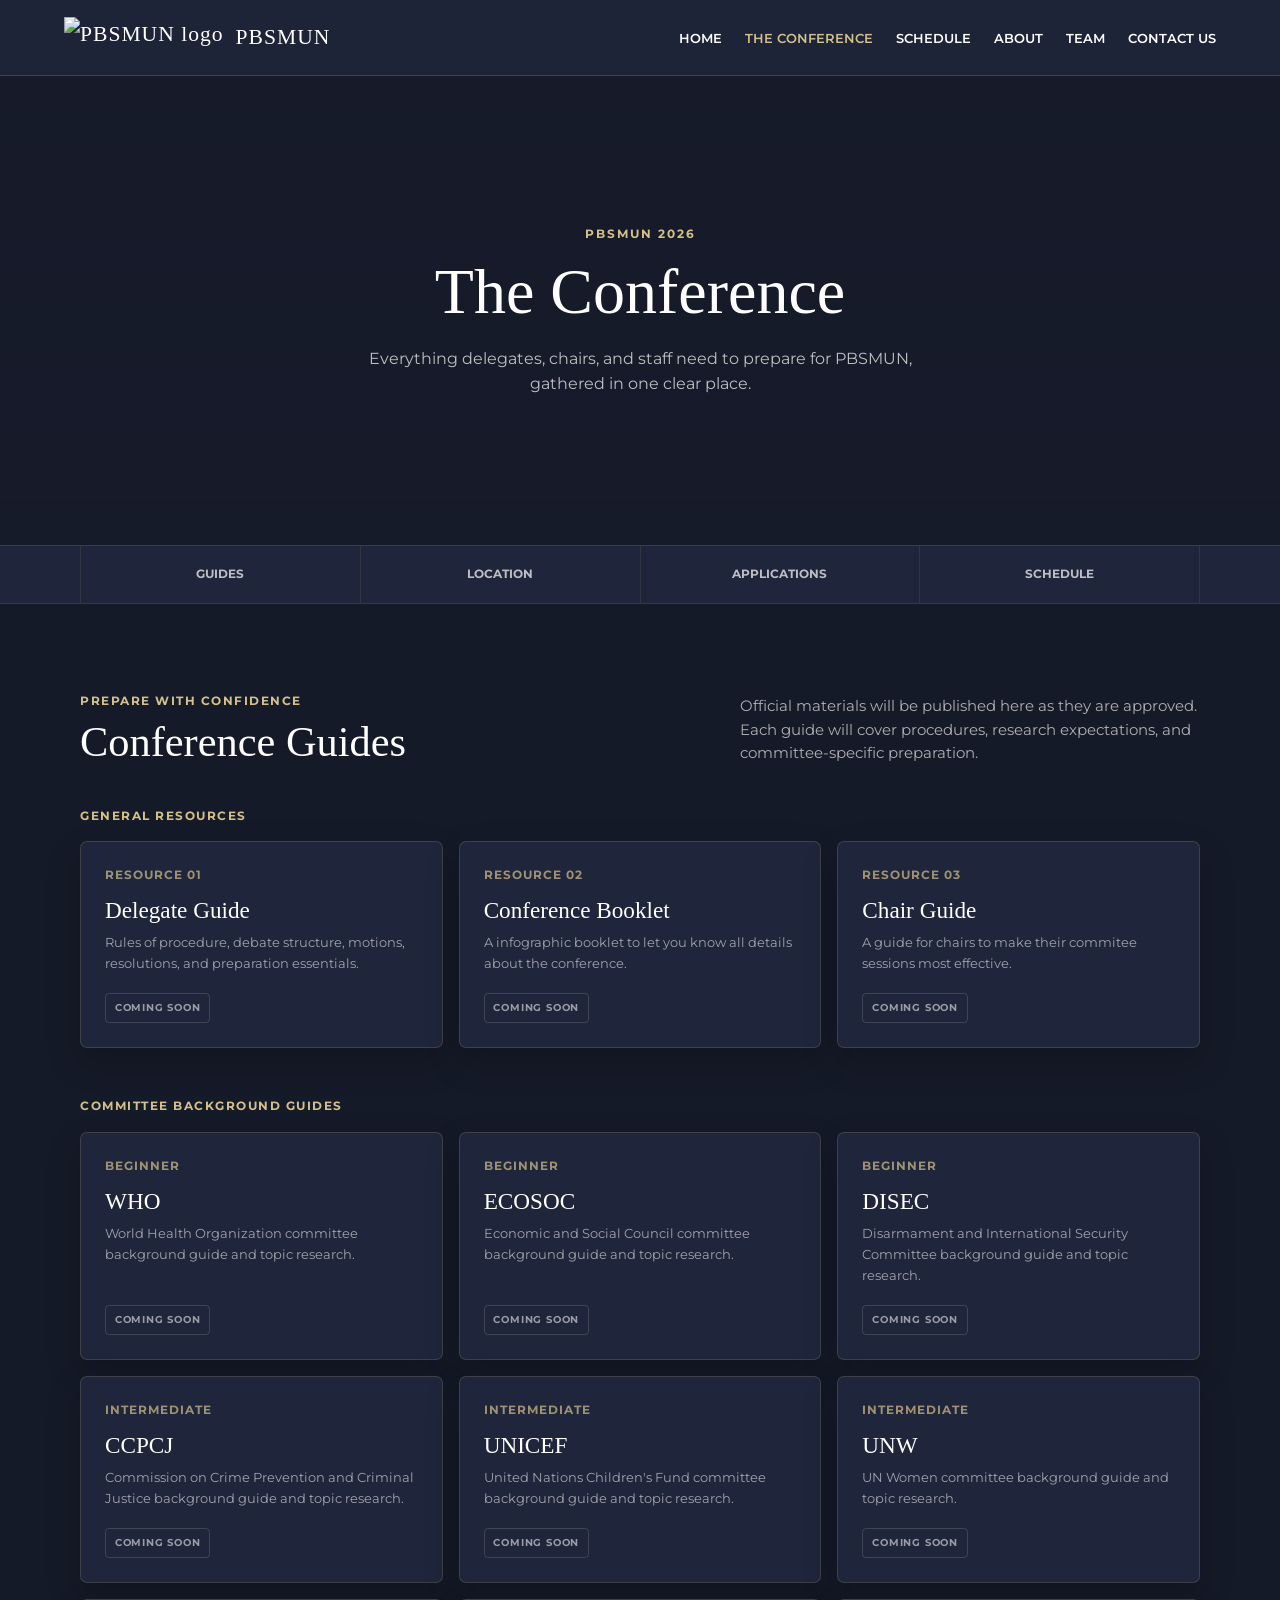
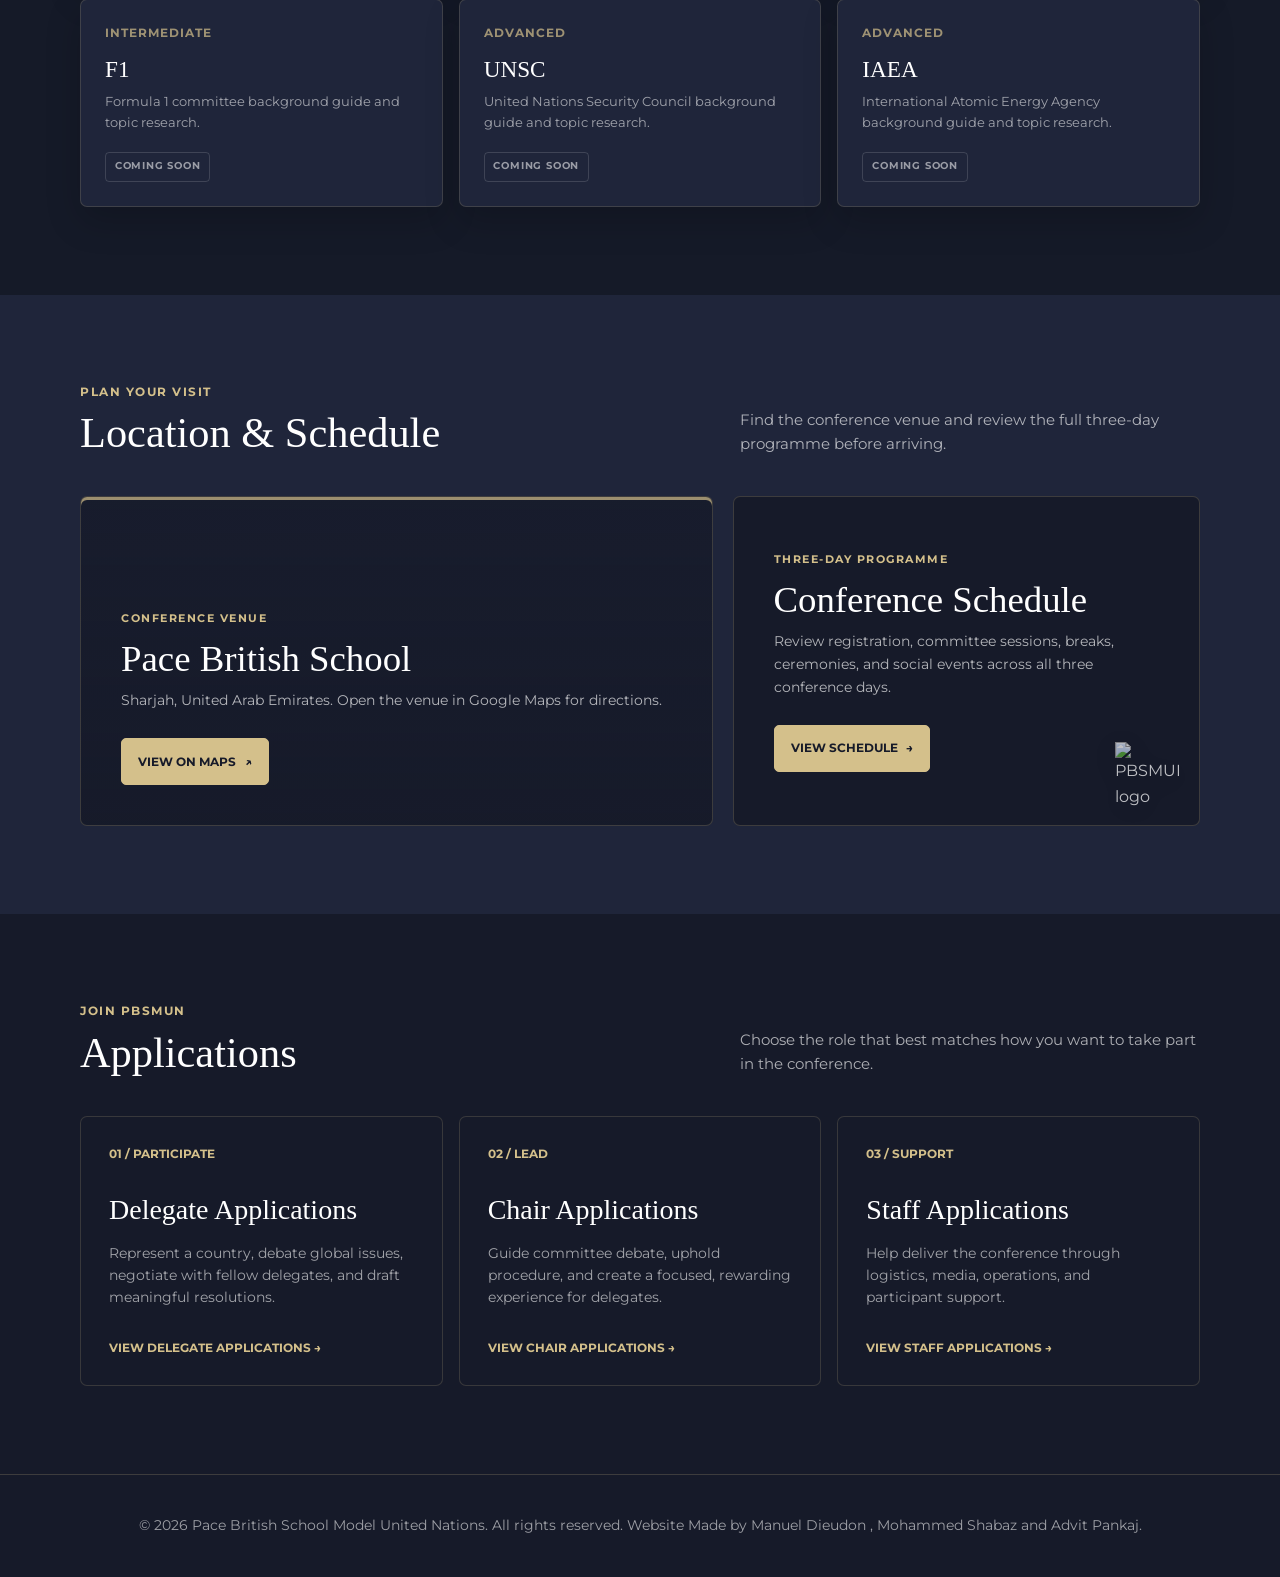
==== guides.html @ 6f084b44 "Add files via upload" ====
<!DOCTYPE html>
<html lang="en">

<head>
    <meta charset="UTF-8">
    <meta name="viewport" content="width=device-width, initial-scale=1.0">
    <meta name="description" content="PBSMUN 2026 conference guides, venue, applications, and schedule.">
    <title>The Conference | PBSMUN</title>
    <link rel="icon" type="image/png" href="1_1770817820402_2cg59.png">
    <link rel="stylesheet" href="https://fontlibrary.org/face/xb-niloofar">
    <link href="https://fonts.googleapis.com/css2?family=Montserrat:wght@300;400;500;600;700&display=swap" rel="stylesheet">
    <style>
         :root {
            --navy-blue: #161a29;
            --light-navy: #1f253a;
            --gold: #d4c08b;
            --white: #fff;
            --gold-shadow: rgba(212, 192, 139, .3);
        }
        
        * {
            margin: 0;
            padding: 0;
            box-sizing: border-box;
        }
        
        html {
            scroll-behavior: smooth;
            scroll-padding-top: 88px;
        }
        
        body {
            overflow-x: hidden;
            background: var(--navy-blue);
            color: var(--white);
            font-family: 'Montserrat', sans-serif;
            line-height: 1.6;
        }
        
        body::-webkit-scrollbar {
            width: 10px;
            background: var(--navy-blue);
        }
        
        body::-webkit-scrollbar-thumb {
            background: var(--gold);
            border-radius: 5px;
        }
        
        h1,
        h2,
        h3 {
            font-family: 'XBNiloofarRegular', Georgia, serif;
            font-weight: normal;
        }
        
        nav {
            position: sticky;
            top: 0;
            z-index: 1000;
            display: flex;
            align-items: center;
            justify-content: space-between;
            min-height: 76px;
            padding: .85rem 5%;
            background: rgba(31, 37, 58, .96);
            border-bottom: 1px solid rgba(212, 192, 139, .2);
            backdrop-filter: blur(14px);
        }
        
        .nav-logo {
            display: flex;
            align-items: center;
            gap: .75rem;
            color: var(--white);
            font-family: 'XBNiloofarRegular', Georgia, serif;
            font-size: 1.35rem;
            letter-spacing: 1px;
            text-decoration: none;
        }
        
        .nav-logo img {
            width: auto;
            height: 42px;
        }
        
        .nav-links {
            display: flex;
            align-items: center;
            gap: clamp(.85rem, 1.8vw, 1.8rem);
            list-style: none;
        }
        
        .nav-links a {
            color: var(--white);
            font-size: .82rem;
            font-weight: 600;
            text-decoration: none;
            text-transform: uppercase;
            transition: color 180ms ease;
        }
        
        .nav-links a:hover,
        .nav-links a.active {
            color: var(--gold);
        }
        
        .dropdown {
            position: relative;
            display: flex;
            align-items: center;
        }
        
        .dropdown-content {
            position: absolute;
            top: 100%;
            left: 50%;
            z-index: 1001;
            min-width: 260px;
            margin-top: 15px;
            padding: .4rem;
            visibility: hidden;
            opacity: 0;
            transform: translate(-50%, 12px);
            background: rgba(31, 37, 58, .99);
            border: 1px solid rgba(212, 192, 139, .2);
            border-radius: 6px;
            box-shadow: 0 18px 50px rgba(0, 0, 0, .3);
            transition: opacity 180ms ease, transform 180ms ease, visibility 180ms;
        }
        
        .dropdown-content a {
            display: block;
            padding: .8rem 1rem;
            border-bottom: 1px solid rgba(212, 192, 139, .1);
            font-size: .78rem;
        }
        
        .dropdown-content a:last-child {
            border-bottom: 0;
        }
        
        .dropdown-content a:hover {
            background: rgba(212, 192, 139, .08);
        }
        
        .hamburger {
            display: none;
            width: 44px;
            height: 44px;
            place-items: center;
            color: var(--gold);
            border: 1px solid rgba(212, 192, 139, .2);
            border-radius: 6px;
            cursor: pointer;
            font-size: 1.45rem;
        }
        
        @media (min-width:769px) {
            .dropdown:hover .dropdown-content,
            .dropdown:focus-within .dropdown-content {
                visibility: visible;
                opacity: 1;
                transform: translate(-50%, 0);
            }
        }
        
        .hero {
            display: grid;
            min-height: 470px;
            padding: 5rem 1.5rem;
            place-items: center;
            text-align: center;
            background: linear-gradient(rgba(22, 26, 41, .84), rgba(22, 26, 41, .94)), url('https://static01.nyt.com/images/2019/09/27/world/un-explainer1/un-explainer1-articleLarge.jpg?quality=75&auto=webp&disable=upscale') center 38%/cover;
            border-bottom: 1px solid rgba(212, 192, 139, .2);
        }
        
        .hero-inner {
            width: min(760px, 100%);
        }
        
        .eyebrow {
            margin-bottom: .9rem;
            color: var(--gold);
            font-size: .78rem;
            font-weight: 700;
            letter-spacing: 2px;
            text-transform: uppercase;
        }
        
        .hero-title {
            font-size: 4rem;
            line-height: 1.05;
        }
        
        .hero-copy {
            max-width: 620px;
            margin: 1.25rem auto 0;
            color: rgba(255, 255, 255, .72);
            font-size: 1rem;
        }
        
        .quick-nav {
            border-bottom: 1px solid rgba(212, 192, 139, .12);
            background: var(--light-navy);
        }
        
        .quick-nav-inner {
            display: flex;
            width: min(1120px, calc(100% - 2.5rem));
            margin: 0 auto;
            overflow-x: auto;
        }
        
        .quick-nav a {
            flex: 1;
            min-width: 150px;
            padding: 1.15rem;
            color: rgba(255, 255, 255, .7);
            border-right: 1px solid rgba(212, 192, 139, .1);
            font-size: .78rem;
            font-weight: 700;
            text-align: center;
            text-decoration: none;
            text-transform: uppercase;
            transition: color 180ms ease, background 180ms ease;
        }
        
        .quick-nav a:first-child {
            border-left: 1px solid rgba(212, 192, 139, .1);
        }
        
        .quick-nav a:hover {
            color: var(--gold);
            background: rgba(212, 192, 139, .05);
        }
        
        .page-section {
            padding: 5.5rem max(1.25rem, calc((100% - 1120px)/2));
        }
        
        .page-section.alt {
            background: var(--light-navy);
        }
        
        #guides {
            position: relative;
            isolation: isolate;
            background: var(--navy-blue);
        }
        
        #guides::before {
            content: "";
            position: absolute;
            z-index: -1;
            inset: 0;
            background: url('https://framerusercontent.com/images/ofqW9upMhy9yG8Z1L44vkDhMsqw.webp') center / cover no-repeat;
            filter: grayscale(1);
            opacity: .12;
        }
        
        #guides::after {
            content: "";
            position: absolute;
            z-index: -1;
            inset: 0;
            background: rgba(22, 26, 41, .36);
        }
        
        .section-heading {
            display: grid;
            grid-template-columns: minmax(0, 1fr) minmax(260px, 460px);
            gap: 2rem;
            align-items: end;
            margin-bottom: 2.5rem;
        }
        
        .section-kicker {
            display: block;
            margin-bottom: .55rem;
            color: var(--gold);
            font-size: .72rem;
            font-weight: 700;
            letter-spacing: 1.5px;
            text-transform: uppercase;
        }
        
        .section-heading h2 {
            font-size: 2.65rem;
            line-height: 1.1;
        }
        
        .section-heading p {
            color: rgba(255, 255, 255, .65);
            font-size: .92rem;
        }
        
        .guide-group+.guide-group {
            margin-top: 3rem;
        }
        
        .group-title {
            margin-bottom: 1rem;
            color: var(--gold);
            font-family: 'Montserrat', sans-serif;
            font-size: .76rem;
            font-weight: 700;
            letter-spacing: 1.5px;
            text-transform: uppercase;
        }
        
        .guide-grid {
            display: grid;
            grid-template-columns: repeat(3, minmax(0, 1fr));
            gap: 1rem;
        }
        
        .guide-card {
            display: flex;
            flex-direction: column;
            min-height: 205px;
            padding: 1.5rem;
            background: var(--light-navy);
            border: 1px solid rgba(212, 192, 139, .18);
            border-radius: 7px;
            box-shadow: 0 14px 35px rgba(0, 0, 0, .18);
            transition: transform 180ms ease, border-color 180ms ease;
        }
        
        .alt .guide-card {
            background: var(--navy-blue);
        }
        
        .guide-card:hover {
            transform: translateY(-3px);
            border-color: rgba(212, 192, 139, .48);
        }
        
        .guide-number {
            color: rgba(212, 192, 139, .7);
            font-size: .72rem;
            font-weight: 700;
            letter-spacing: 1px;
        }
        
        .guide-card h3 {
            margin: .8rem 0 .45rem;
            font-size: 1.45rem;
            line-height: 1.2;
        }
        
        .guide-card p {
            flex: 1;
            color: rgba(255, 255, 255, .58);
            font-size: .82rem;
        }
        
        .status {
            align-self: flex-start;
            margin-top: 1.2rem;
            padding: .35rem .55rem;
            color: rgba(255, 255, 255, .55);
            border: 1px solid rgba(255, 255, 255, .14);
            border-radius: 4px;
            font-size: .65rem;
            font-weight: 700;
            letter-spacing: .8px;
            text-transform: uppercase;
        }
        
        .feature-grid {
            display: grid;
            grid-template-columns: 1.15fr .85fr;
            gap: 1.25rem;
        }
        
        .feature-panel {
            min-height: 330px;
            padding: 2.5rem;
            background: var(--navy-blue);
            border: 1px solid rgba(212, 192, 139, .2);
            border-radius: 7px;
        }
        
        .location-panel {
            display: flex;
            flex-direction: column;
            justify-content: flex-end;
            background: linear-gradient(rgba(22, 26, 41, .78), rgba(22, 26, 41, .94)), url('https://spea.shj.ae/media/uc1pyzr3/s384.webp') center / cover no-repeat;
            box-shadow: inset 0 3px 0 rgba(212, 192, 139, .7);
        }
        
        .panel-label {
            color: var(--gold);
            font-size: .7rem;
            font-weight: 700;
            letter-spacing: 1.5px;
            text-transform: uppercase;
        }
        
        .feature-panel h2 {
            margin: .7rem 0 .6rem;
            font-size: 2.3rem;
            line-height: 1.1;
        }
        
        .feature-panel p {
            max-width: 560px;
            color: rgba(255, 255, 255, .68);
            font-size: .9rem;
        }
        
        .text-link {
            display: inline-flex;
            align-items: center;
            gap: .55rem;
            align-self: flex-start;
            margin-top: 1.6rem;
            padding: .8rem 1rem;
            color: var(--navy-blue);
            background: var(--gold);
            border: 1px solid var(--gold);
            border-radius: 5px;
            font-size: .78rem;
            font-weight: 700;
            text-decoration: none;
            text-transform: uppercase;
            transition: background 180ms ease, transform 180ms ease;
        }
        
        .text-link:hover {
            background: var(--white);
            border-color: var(--white);
            transform: translateY(-2px);
        }
        
        .schedule-panel {
            position: relative;
            display: flex;
            flex-direction: column;
            justify-content: center;
            overflow: hidden;
        }
        
        .schedule-panel>* {
            position: relative;
            z-index: 1;
        }
        
        .schedule-panel .panel-brand {
            position: absolute;
            right: 1.25rem;
            bottom: 1rem;
            z-index: 0;
            width: 64px;
            height: auto;
            opacity: .72;
            filter: drop-shadow(0 6px 12px rgba(0, 0, 0, .2));
            pointer-events: none;
        }
        
        .application-grid {
            display: grid;
            grid-template-columns: repeat(3, minmax(0, 1fr));
            gap: 1rem;
        }
        
        .application-card {
            display: flex;
            flex-direction: column;
            min-height: 270px;
            padding: 1.75rem;
            color: var(--white);
            background: var(--navy-blue);
            border: 1px solid rgba(212, 192, 139, .18);
            border-radius: 7px;
            text-decoration: none;
            transition: transform 180ms ease, border-color 180ms ease;
        }
        
        .application-card:hover {
            transform: translateY(-4px);
            border-color: var(--gold);
        }
        
        .application-index {
            color: var(--gold);
            font-size: .72rem;
            font-weight: 700;
        }
        
        .application-card h3 {
            margin: 1.5rem 0 .6rem;
            font-size: 1.75rem;
        }
        
        .application-card p {
            flex: 1;
            color: rgba(255, 255, 255, .6);
            font-size: .86rem;
        }
        
        .application-link {
            margin-top: 1.5rem;
            color: var(--gold);
            font-size: .72rem;
            font-weight: 700;
            text-transform: uppercase;
        }
        
        .scroll-reveal {
            opacity: 0;
            transform: translateY(24px);
            transition: opacity 600ms ease, transform 600ms ease;
        }
        
        .scroll-reveal.show {
            opacity: 1;
            transform: none;
        }
        
        footer {
            padding: 2.5rem 1.5rem;
            color: rgba(255, 255, 255, .58);
            border-top: 1px solid rgba(212, 192, 139, .2);
            text-align: center;
            font-size: .85rem;
        }
        
        @media (max-width:900px) {
            .section-heading {
                grid-template-columns: 1fr;
                gap: .75rem;
            }
            .guide-grid {
                grid-template-columns: repeat(2, minmax(0, 1fr));
            }
            .feature-grid {
                grid-template-columns: 1fr;
            }
        }
        
        @media (max-width:768px) {
            nav {
                min-height: 70px;
                padding: .75rem 1.1rem;
            }
            .nav-logo img {
                height: 38px;
            }
            .hamburger {
                display: grid;
            }
            .nav-links {
                position: absolute;
                top: 70px;
                left: 0;
                display: none;
                flex-direction: column;
                width: 100%;
                max-height: calc(100vh - 70px);
                padding: .65rem 1rem 1.25rem;
                overflow-y: auto;
                gap: 0;
                background: rgba(31, 37, 58, .99);
            }
            .nav-links.active {
                display: flex;
            }
            .nav-links li {
                width: 100%;
                text-align: center;
            }
            .nav-links a {
                display: block;
                padding: .85rem;
            }
            .dropdown {
                flex-direction: column;
            }
            .dropdown-content {
                position: relative;
                top: 0;
                left: 0;
                display: none;
                width: 100%;
                min-width: 0;
                margin: 0;
                visibility: visible;
                opacity: 1;
                transform: none;
                border: 0;
                box-shadow: none;
            }
            .dropdown-content.show {
                display: block;
            }
            .hero {
                min-height: 390px;
                padding: 4rem 1.25rem;
            }
            .hero-title {
                font-size: 2.65rem;
            }
            .page-section {
                padding-top: 4rem;
                padding-bottom: 4rem;
            }
            .section-heading h2 {
                font-size: 2.15rem;
            }
            .guide-grid,
            .application-grid {
                grid-template-columns: 1fr;
            }
            .guide-card {
                min-height: 180px;
            }
            .feature-panel {
                min-height: 300px;
                padding: 2rem 1.5rem;
            }
        }
        
        @media (max-width:420px) {
            .hero-title {
                font-size: 2.25rem;
            }
        }
        
        @media (prefers-reduced-motion:reduce) {
            html {
                scroll-behavior: auto;
            }
            *,
            *::before,
            *::after {
                animation-duration: .01ms!important;
                transition-duration: .01ms!important;
            }
            .scroll-reveal {
                opacity: 1;
                transform: none;
            }
        }
    </style>
    <link rel="stylesheet" href="site-polish.css">
</head>

<body>
    <nav aria-label="Primary navigation">
        <a href="index.html" class="nav-logo"><img src="1_1770817820402_2cg59.png" alt="PBSMUN logo">PBSMUN</a>
        <div class="hamburger" onclick="toggleMenu()" role="button" tabindex="0" aria-label="Toggle navigation menu" aria-controls="nav-menu">&#9776;</div>
        <ul class="nav-links" id="nav-menu">
            <li><a href="index.html" onclick="closeMenu()">Home</a></li>
            <li><a href="guides.html" class="active" aria-current="page" onclick="closeMenu()">The Conference</a></li>
            <li><a href="schedule.html" onclick="closeMenu()">Schedule</a></li>
            <li><a href="index.html#about" onclick="closeMenu()">About</a></li>
            <li><a href="index.html#team" onclick="closeMenu()">Team</a></li>
            <li><a href="index.html#contact" onclick="closeMenu()">Contact Us</a></li>
        </ul>
    </nav>

    <header class="hero">
        <div class="hero-inner scroll-reveal">
            <p class="eyebrow">PBSMUN 2026</p>
            <h1 class="hero-title">The Conference</h1>
            <p class="hero-copy">Everything delegates, chairs, and staff need to prepare for PBSMUN, gathered in one clear place.</p>
        </div>
    </header>

    <div class="quick-nav" aria-label="Page sections">
        <div class="quick-nav-inner"><a href="#guides">Guides</a><a href="#venue">Location</a><a href="#applications">Applications</a><a href="schedule.html">Schedule</a></div>
    </div>

    <main>
        <section class="page-section" id="guides">
            <div class="section-heading scroll-reveal">
                <div><span class="section-kicker">Prepare with confidence</span>
                    <h2>Conference Guides</h2>
                </div>
                <p>Official materials will be published here as they are approved. Each guide will cover procedures, research expectations, and committee-specific preparation.</p>
            </div>
            <div class="guide-group scroll-reveal">
                <h3 class="group-title">General Resources</h3>
                <div class="guide-grid">
                    <article class="guide-card"><span class="guide-number">RESOURCE 01</span>
                        <h3>Delegate Guide</h3>
                        <p>Rules of procedure, debate structure, motions, resolutions, and preparation essentials.</p><span class="status">Coming Soon</span></article>
                    <article class="guide-card"><span class="guide-number">RESOURCE 02</span>
                        <h3>Conference Booklet</h3>
                        <p>A infographic booklet to let you know all details about the conference.</p><span class="status">Coming Soon</span></article>
                    <article class="guide-card"><span class="guide-number">RESOURCE 03</span>
                        <h3>Chair Guide</h3>
                        <p>A guide for chairs to make their commitee sessions most effective.</p><span class="status">Coming Soon</span></article>
                </div>
            </div>
            <div class="guide-group scroll-reveal">
                <h3 class="group-title">Committee Background Guides</h3>
                <div class="guide-grid">
                    <article class="guide-card"><span class="guide-number">BEGINNER</span>
                        <h3>WHO</h3>
                        <p>World Health Organization committee background guide and topic research.</p><span class="status">Coming Soon</span></article>
                    <article class="guide-card"><span class="guide-number">BEGINNER</span>
                        <h3>ECOSOC</h3>
                        <p>Economic and Social Council committee background guide and topic research.</p><span class="status">Coming Soon</span></article>
                    <article class="guide-card"><span class="guide-number">BEGINNER</span>
                        <h3>DISEC</h3>
                        <p>Disarmament and International Security Committee background guide and topic research.</p><span class="status">Coming Soon</span></article>
                    <article class="guide-card"><span class="guide-number">INTERMEDIATE</span>
                        <h3>CCPCJ</h3>
                        <p>Commission on Crime Prevention and Criminal Justice background guide and topic research.</p><span class="status">Coming Soon</span></article>
                    <article class="guide-card"><span class="guide-number">INTERMEDIATE</span>
                        <h3>UNICEF</h3>
                        <p>United Nations Children's Fund committee background guide and topic research.</p><span class="status">Coming Soon</span></article>
                    <article class="guide-card"><span class="guide-number">INTERMEDIATE</span>
                        <h3>UNW</h3>
                        <p>UN Women committee background guide and topic research.</p><span class="status">Coming Soon</span></article>
                    <article class="guide-card"><span class="guide-number">INTERMEDIATE</span>
                        <h3>F1</h3>
                        <p>Formula 1 committee background guide and topic research.</p><span class="status">Coming Soon</span></article>
                    <article class="guide-card"><span class="guide-number">ADVANCED</span>
                        <h3>UNSC</h3>
                        <p>United Nations Security Council background guide and topic research.</p><span class="status">Coming Soon</span></article>
                    <article class="guide-card"><span class="guide-number">ADVANCED</span>
                        <h3>IAEA</h3>
                        <p>International Atomic Energy Agency background guide and topic research.</p><span class="status">Coming Soon</span></article>
                </div>
            </div>
        </section>

        <section class="page-section alt" id="venue">
            <div class="section-heading scroll-reveal">
                <div><span class="section-kicker">Plan your visit</span>
                    <h2>Location &amp; Schedule</h2>
                </div>
                <p>Find the conference venue and review the full three-day programme before arriving.</p>
            </div>
            <div class="feature-grid">
                <article class="feature-panel location-panel scroll-reveal"><span class="panel-label">Conference Venue</span>
                    <h2>Pace British School</h2>
                    <p>Sharjah, United Arab Emirates. Open the venue in Google Maps for directions.</p><a class="text-link" href="https://maps.app.goo.gl/dM8TZMoVG9Do9rC99" target="_blank" rel="noopener noreferrer">View on Maps <span aria-hidden="true">&#8599;</span></a></article>
                <article class="feature-panel schedule-panel scroll-reveal">
                    <img class="panel-brand" src="1_1770817820402_2cg59.png" alt="PBSMUN logo" loading="lazy" decoding="async">
                    <span class="panel-label">Three-day programme</span>
                    <h2>Conference Schedule</h2>
                    <p>Review registration, committee sessions, breaks, ceremonies, and social events across all three conference days.</p><a class="text-link" href="schedule.html">View Schedule <span aria-hidden="true">&#8594;</span></a>
                </article>
            </div>
        </section>

        <section class="page-section" id="applications">
            <div class="section-heading scroll-reveal">
                <div><span class="section-kicker">Join PBSMUN</span>
                    <h2>Applications</h2>
                </div>
                <p>Choose the role that best matches how you want to take part in the conference.</p>
            </div>
            <div class="application-grid">
                <a class="application-card scroll-reveal" href="delegate-app.html"><span class="application-index">01 / PARTICIPATE</span><h3>Delegate Applications</h3><p>Represent a country, debate global issues, negotiate with fellow delegates, and draft meaningful resolutions.</p><span class="application-link">View Delegate Applications &#8594;</span></a>
                <a class="application-card scroll-reveal" href="chair-app.html"><span class="application-index">02 / LEAD</span><h3>Chair Applications</h3><p>Guide committee debate, uphold procedure, and create a focused, rewarding experience for delegates.</p><span class="application-link">View Chair Applications &#8594;</span></a>
                <a class="application-card scroll-reveal" href="staff-app.html"><span class="application-index">03 / SUPPORT</span><h3>Staff Applications</h3><p>Help deliver the conference through logistics, media, operations, and participant support.</p><span class="application-link">View Staff Applications &#8594;</span></a>
            </div>
        </section>
    </main>

    <footer>
        <p>© 2026 Pace British School Model United Nations. All rights reserved. Website Made by Manuel Dieudon , Mohammed Shabaz and Advit Pankaj. </p>
    </footer>
    <script>
        const menu = document.getElementById('nav-menu');
        function toggleMenu() {
            if (window.innerWidth <= 768) menu.classList.toggle('active');
        }

        function closeMenu() {
            if (window.innerWidth <= 768) {
                menu.classList.remove('active');
            }
        }

        document.querySelector('.hamburger').addEventListener('keydown', (event) => {
            if (event.key === 'Enter' || event.key === ' ') {
                event.preventDefault();
                toggleMenu();
            }
        });
        const observer = new IntersectionObserver((entries) => entries.forEach((entry) => {
            if (entry.isIntersecting) entry.target.classList.add('show');
        }), {
            threshold: .08
        });
        document.querySelectorAll('.scroll-reveal').forEach((element) => observer.observe(element));
    </script>
</body>

</html>
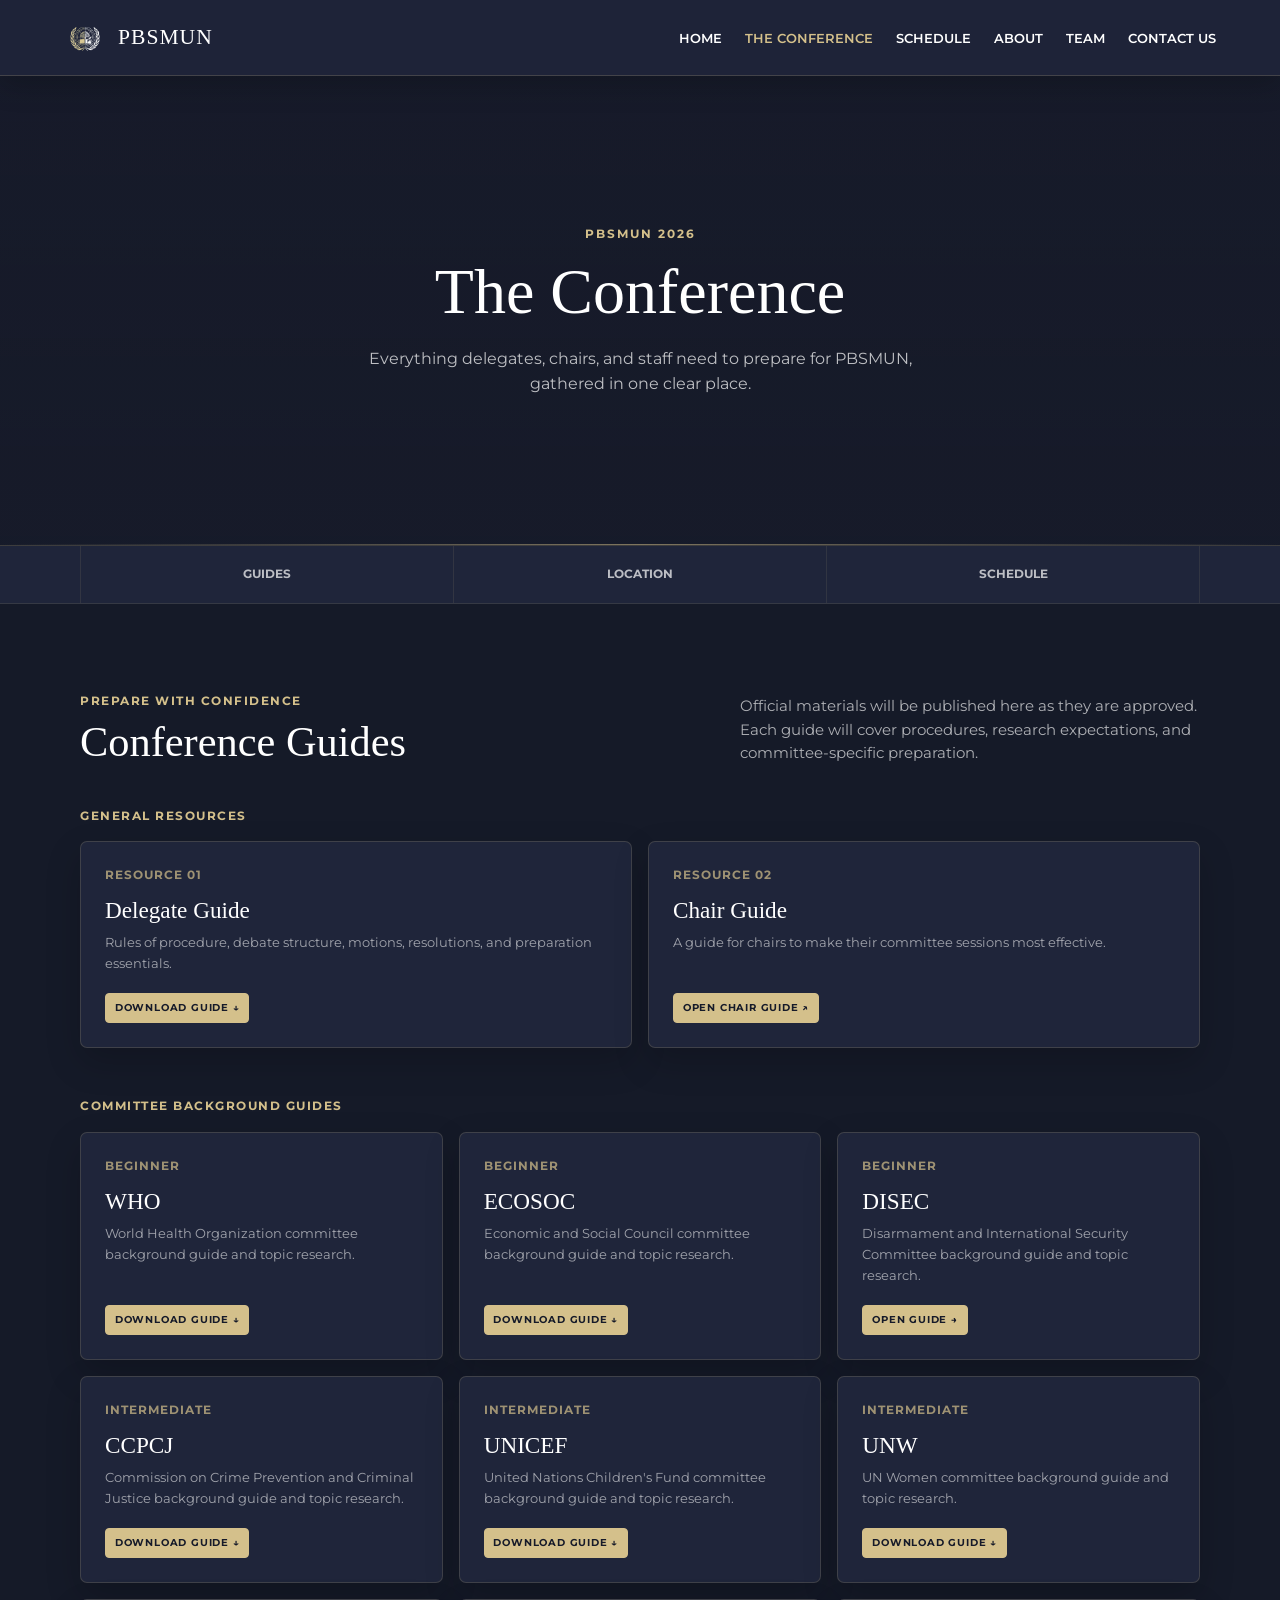
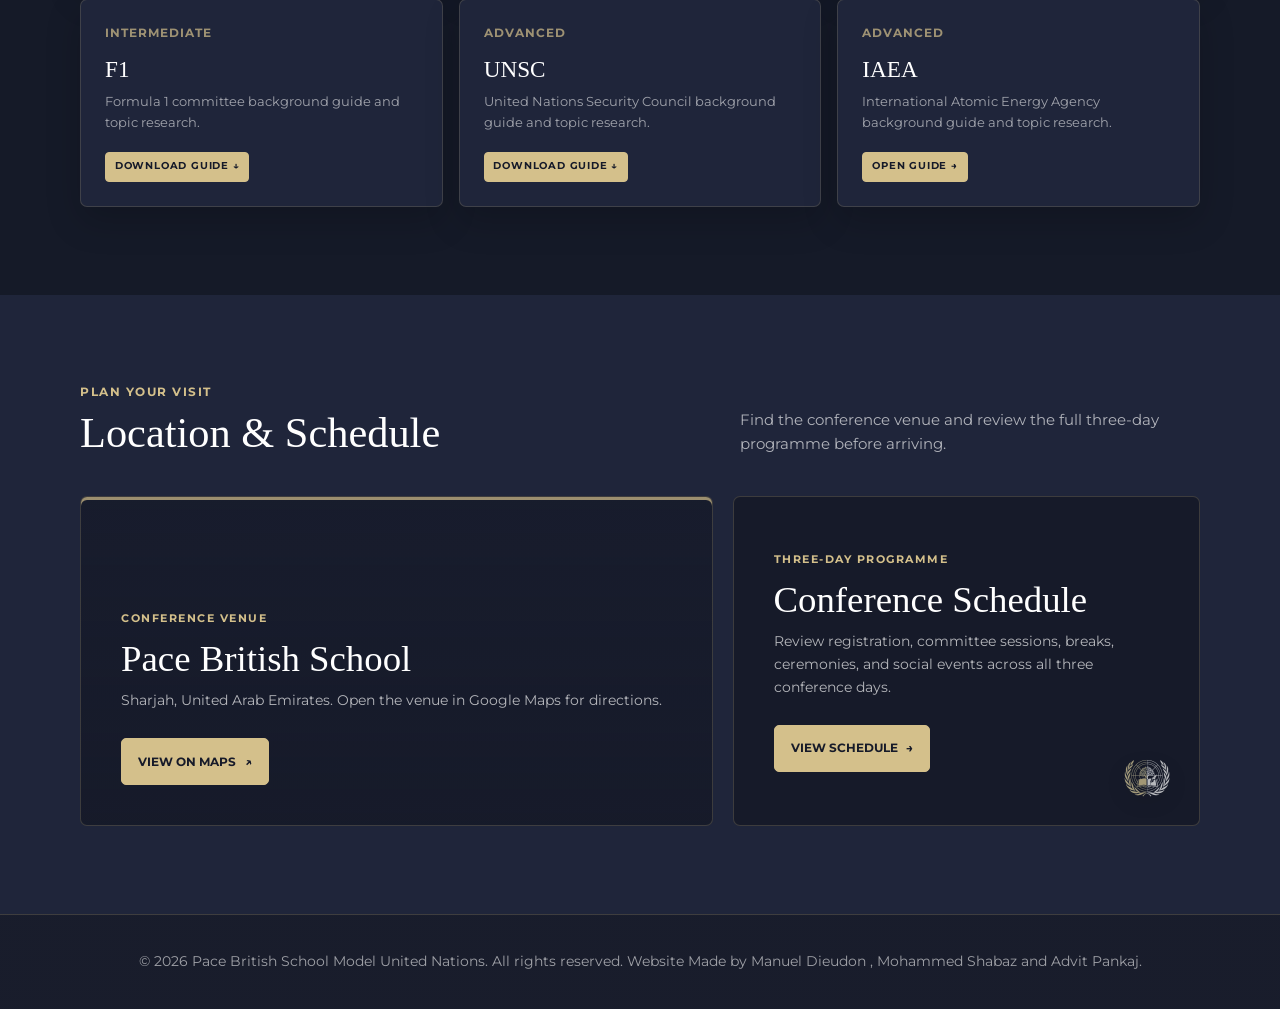
==== commit cbef1a81: "Add files via upload" ====
--- a/guides.html
+++ b/guides.html
@@ -4,7 +4,7 @@
 <head>
     <meta charset="UTF-8">
     <meta name="viewport" content="width=device-width, initial-scale=1.0">
-    <meta name="description" content="PBSMUN 2026 conference guides, venue, applications, and schedule.">
+    <meta name="description" content="PBSMUN 2026 conference guides, venue, and schedule.">
     <title>The Conference | PBSMUN</title>
     <link rel="icon" type="image/png" href="1_1770817820402_2cg59.png">
     <link rel="stylesheet" href="https://fontlibrary.org/face/xb-niloofar">
@@ -314,16 +314,22 @@
             grid-template-columns: repeat(3, minmax(0, 1fr));
             gap: 1rem;
         }
+
+        .general-resources-grid {
+            grid-template-columns: repeat(2, minmax(0, 1fr));
+        }
         
         .guide-card {
             display: flex;
             flex-direction: column;
             min-height: 205px;
             padding: 1.5rem;
+            color: var(--white);
             background: var(--light-navy);
             border: 1px solid rgba(212, 192, 139, .18);
             border-radius: 7px;
             box-shadow: 0 14px 35px rgba(0, 0, 0, .18);
+            text-decoration: none;
             transition: transform 180ms ease, border-color 180ms ease;
         }
         
@@ -366,6 +372,12 @@
             font-weight: 700;
             letter-spacing: .8px;
             text-transform: uppercase;
+        }
+
+        .status.available {
+            color: var(--navy-blue);
+            background: var(--gold);
+            border-color: var(--gold);
         }
         
         .feature-grid {
@@ -459,55 +471,6 @@
             pointer-events: none;
         }
         
-        .application-grid {
-            display: grid;
-            grid-template-columns: repeat(3, minmax(0, 1fr));
-            gap: 1rem;
-        }
-        
-        .application-card {
-            display: flex;
-            flex-direction: column;
-            min-height: 270px;
-            padding: 1.75rem;
-            color: var(--white);
-            background: var(--navy-blue);
-            border: 1px solid rgba(212, 192, 139, .18);
-            border-radius: 7px;
-            text-decoration: none;
-            transition: transform 180ms ease, border-color 180ms ease;
-        }
-        
-        .application-card:hover {
-            transform: translateY(-4px);
-            border-color: var(--gold);
-        }
-        
-        .application-index {
-            color: var(--gold);
-            font-size: .72rem;
-            font-weight: 700;
-        }
-        
-        .application-card h3 {
-            margin: 1.5rem 0 .6rem;
-            font-size: 1.75rem;
-        }
-        
-        .application-card p {
-            flex: 1;
-            color: rgba(255, 255, 255, .6);
-            font-size: .86rem;
-        }
-        
-        .application-link {
-            margin-top: 1.5rem;
-            color: var(--gold);
-            font-size: .72rem;
-            font-weight: 700;
-            text-transform: uppercase;
-        }
-        
         .scroll-reveal {
             opacity: 0;
             transform: translateY(24px);
@@ -609,8 +572,7 @@
             .section-heading h2 {
                 font-size: 2.15rem;
             }
-            .guide-grid,
-            .application-grid {
+            .guide-grid {
                 grid-template-columns: 1fr;
             }
             .guide-card {
@@ -670,7 +632,7 @@
     </header>
 
     <div class="quick-nav" aria-label="Page sections">
-        <div class="quick-nav-inner"><a href="#guides">Guides</a><a href="#venue">Location</a><a href="#applications">Applications</a><a href="schedule.html">Schedule</a></div>
+        <div class="quick-nav-inner"><a href="#guides">Guides</a><a href="#venue">Location</a><a href="schedule.html">Schedule</a></div>
     </div>
 
     <main>
@@ -683,48 +645,45 @@
             </div>
             <div class="guide-group scroll-reveal">
                 <h3 class="group-title">General Resources</h3>
-                <div class="guide-grid">
-                    <article class="guide-card"><span class="guide-number">RESOURCE 01</span>
+                <div class="guide-grid general-resources-grid">
+                    <a class="guide-card" href="Delegate%20Guide.docx" download><span class="guide-number">RESOURCE 01</span>
                         <h3>Delegate Guide</h3>
-                        <p>Rules of procedure, debate structure, motions, resolutions, and preparation essentials.</p><span class="status">Coming Soon</span></article>
-                    <article class="guide-card"><span class="guide-number">RESOURCE 02</span>
-                        <h3>Conference Booklet</h3>
-                        <p>A infographic booklet to let you know all details about the conference.</p><span class="status">Coming Soon</span></article>
-                    <article class="guide-card"><span class="guide-number">RESOURCE 03</span>
+                        <p>Rules of procedure, debate structure, motions, resolutions, and preparation essentials.</p><span class="status available">Download Guide &#8595;</span></a>
+                    <a class="guide-card" href="https://drive.google.com/" target="_blank" rel="noopener noreferrer"><span class="guide-number">RESOURCE 02</span>
                         <h3>Chair Guide</h3>
-                        <p>A guide for chairs to make their commitee sessions most effective.</p><span class="status">Coming Soon</span></article>
+                        <p>A guide for chairs to make their committee sessions most effective.</p><span class="status available">Open Chair Guide &#8599;</span></a>
                 </div>
             </div>
             <div class="guide-group scroll-reveal">
                 <h3 class="group-title">Committee Background Guides</h3>
                 <div class="guide-grid">
-                    <article class="guide-card"><span class="guide-number">BEGINNER</span>
+                    <a class="guide-card" href="WHO%20PBS%20GUIDE.docx" download><span class="guide-number">BEGINNER</span>
                         <h3>WHO</h3>
-                        <p>World Health Organization committee background guide and topic research.</p><span class="status">Coming Soon</span></article>
-                    <article class="guide-card"><span class="guide-number">BEGINNER</span>
+                        <p>World Health Organization committee background guide and topic research.</p><span class="status available">Download Guide &#8595;</span></a>
+                    <a class="guide-card" href="ECOSOC%20PBS%20GUIDE.docx" download><span class="guide-number">BEGINNER</span>
                         <h3>ECOSOC</h3>
-                        <p>Economic and Social Council committee background guide and topic research.</p><span class="status">Coming Soon</span></article>
-                    <article class="guide-card"><span class="guide-number">BEGINNER</span>
+                        <p>Economic and Social Council committee background guide and topic research.</p><span class="status available">Download Guide &#8595;</span></a>
+                    <a class="guide-card" href="DISEC%20PBS%20GUIDE.pdf"><span class="guide-number">BEGINNER</span>
                         <h3>DISEC</h3>
-                        <p>Disarmament and International Security Committee background guide and topic research.</p><span class="status">Coming Soon</span></article>
-                    <article class="guide-card"><span class="guide-number">INTERMEDIATE</span>
+                        <p>Disarmament and International Security Committee background guide and topic research.</p><span class="status available">Open Guide &#8594;</span></a>
+                    <a class="guide-card" href="CCPCJ%20PBS%20GUIDE.docx" download><span class="guide-number">INTERMEDIATE</span>
                         <h3>CCPCJ</h3>
-                        <p>Commission on Crime Prevention and Criminal Justice background guide and topic research.</p><span class="status">Coming Soon</span></article>
-                    <article class="guide-card"><span class="guide-number">INTERMEDIATE</span>
+                        <p>Commission on Crime Prevention and Criminal Justice background guide and topic research.</p><span class="status available">Download Guide &#8595;</span></a>
+                    <a class="guide-card" href="UNICEF%20PBS%20GUIDE.docx" download><span class="guide-number">INTERMEDIATE</span>
                         <h3>UNICEF</h3>
-                        <p>United Nations Children's Fund committee background guide and topic research.</p><span class="status">Coming Soon</span></article>
-                    <article class="guide-card"><span class="guide-number">INTERMEDIATE</span>
+                        <p>United Nations Children's Fund committee background guide and topic research.</p><span class="status available">Download Guide &#8595;</span></a>
+                    <a class="guide-card" href="UNW%20PBS%20GUIDE.docx" download><span class="guide-number">INTERMEDIATE</span>
                         <h3>UNW</h3>
-                        <p>UN Women committee background guide and topic research.</p><span class="status">Coming Soon</span></article>
-                    <article class="guide-card"><span class="guide-number">INTERMEDIATE</span>
+                        <p>UN Women committee background guide and topic research.</p><span class="status available">Download Guide &#8595;</span></a>
+                    <a class="guide-card" href="F1%20Committee%20Guide.docx" download><span class="guide-number">INTERMEDIATE</span>
                         <h3>F1</h3>
-                        <p>Formula 1 committee background guide and topic research.</p><span class="status">Coming Soon</span></article>
-                    <article class="guide-card"><span class="guide-number">ADVANCED</span>
+                        <p>Formula 1 committee background guide and topic research.</p><span class="status available">Download Guide &#8595;</span></a>
+                    <a class="guide-card" href="UNSC%20PBS%20GUIDE.docx" download><span class="guide-number">ADVANCED</span>
                         <h3>UNSC</h3>
-                        <p>United Nations Security Council background guide and topic research.</p><span class="status">Coming Soon</span></article>
-                    <article class="guide-card"><span class="guide-number">ADVANCED</span>
+                        <p>United Nations Security Council background guide and topic research.</p><span class="status available">Download Guide &#8595;</span></a>
+                    <a class="guide-card" href="IAEA%20PBS%20GUIDE.pdf"><span class="guide-number">ADVANCED</span>
                         <h3>IAEA</h3>
-                        <p>International Atomic Energy Agency background guide and topic research.</p><span class="status">Coming Soon</span></article>
+                        <p>International Atomic Energy Agency background guide and topic research.</p><span class="status available">Open Guide &#8594;</span></a>
                 </div>
             </div>
         </section>
@@ -749,19 +708,6 @@
             </div>
         </section>
 
-        <section class="page-section" id="applications">
-            <div class="section-heading scroll-reveal">
-                <div><span class="section-kicker">Join PBSMUN</span>
-                    <h2>Applications</h2>
-                </div>
-                <p>Choose the role that best matches how you want to take part in the conference.</p>
-            </div>
-            <div class="application-grid">
-                <a class="application-card scroll-reveal" href="delegate-app.html"><span class="application-index">01 / PARTICIPATE</span><h3>Delegate Applications</h3><p>Represent a country, debate global issues, negotiate with fellow delegates, and draft meaningful resolutions.</p><span class="application-link">View Delegate Applications &#8594;</span></a>
-                <a class="application-card scroll-reveal" href="chair-app.html"><span class="application-index">02 / LEAD</span><h3>Chair Applications</h3><p>Guide committee debate, uphold procedure, and create a focused, rewarding experience for delegates.</p><span class="application-link">View Chair Applications &#8594;</span></a>
-                <a class="application-card scroll-reveal" href="staff-app.html"><span class="application-index">03 / SUPPORT</span><h3>Staff Applications</h3><p>Help deliver the conference through logistics, media, operations, and participant support.</p><span class="application-link">View Staff Applications &#8594;</span></a>
-            </div>
-        </section>
     </main>
 
     <footer>
--- a/site-polish.css
+++ b/site-polish.css
@@ -0,0 +1,260 @@
+/* Shared visual refinement for every PBSMUN page. */
+:root {
+    --navy-blue: #161a29;
+    --light-navy: #1f253a;
+    --gold: #d4c08b;
+    --white: #ffffff;
+    --gold-shadow: rgba(212, 192, 139, 0.3);
+    --surface-soft: rgba(255, 255, 255, 0.035);
+    --line-soft: rgba(212, 192, 139, 0.2);
+    --text-soft: rgba(255, 255, 255, 0.76);
+    --shadow-soft: 0 18px 50px rgba(0, 0, 0, 0.22);
+}
+
+html { scroll-padding-top: 88px; }
+
+body {
+    background:
+        linear-gradient(rgba(255, 255, 255, 0.012), rgba(255, 255, 255, 0.012)),
+        var(--navy-blue);
+    font-size: 16px;
+    -webkit-font-smoothing: antialiased;
+    text-rendering: optimizeLegibility;
+}
+
+::selection { background: var(--gold); color: var(--navy-blue); }
+
+a, button, [role="button"] { -webkit-tap-highlight-color: transparent; }
+a:focus-visible, button:focus-visible, [tabindex]:focus-visible {
+    outline: 2px solid var(--gold);
+    outline-offset: 4px;
+}
+
+nav {
+    min-height: 76px;
+    padding: 0.85rem clamp(1.25rem, 5vw, 5rem);
+    background: rgba(31, 37, 58, 0.94);
+    border-bottom: 1px solid var(--line-soft);
+    box-shadow: 0 8px 30px rgba(0, 0, 0, 0.2);
+    backdrop-filter: blur(14px);
+    -webkit-backdrop-filter: blur(14px);
+}
+
+.nav-logo { gap: 0.75rem; font-size: 1.35rem; letter-spacing: 1px; }
+.nav-logo img { height: 42px; }
+.nav-links { gap: clamp(0.85rem, 1.8vw, 1.8rem); }
+.nav-links a {
+    position: relative;
+    padding: 0.55rem 0;
+    font-size: 0.82rem;
+    font-weight: 600;
+    letter-spacing: 0;
+    text-transform: uppercase;
+}
+.nav-links > li > a::after {
+    content: "";
+    position: absolute;
+    right: 0;
+    bottom: 0.2rem;
+    left: 0;
+    height: 1px;
+    background: var(--gold);
+    transform: scaleX(0);
+    transition: transform 180ms ease;
+}
+.nav-links > li > a:hover::after,
+.nav-links > li > a:focus-visible::after { transform: scaleX(1); }
+
+.dropdown-content {
+    padding: 0.4rem;
+    background: rgba(31, 37, 58, 0.98);
+    border: 1px solid var(--line-soft);
+    border-radius: 6px;
+    box-shadow: var(--shadow-soft);
+}
+.dropdown-content a {
+    padding: 0.8rem 1rem;
+    border-radius: 4px;
+    border-bottom-color: rgba(212, 192, 139, 0.1);
+    font-size: 0.78rem;
+}
+.dropdown-content a:hover { padding-left: 1.25rem; }
+
+.hamburger {
+    width: 44px;
+    height: 44px;
+    padding: 0;
+    place-items: center;
+    border: 1px solid var(--line-soft);
+    border-radius: 6px;
+    font-size: 1.45rem;
+    line-height: 1;
+}
+
+header {
+    position: relative;
+    isolation: isolate;
+    background-position: center 38% !important;
+    border-bottom: 1px solid var(--line-soft) !important;
+}
+header::after {
+    content: "";
+    position: absolute;
+    z-index: -1;
+    right: 0;
+    bottom: 0;
+    left: 0;
+    height: 1px;
+    background: linear-gradient(90deg, transparent, var(--gold), transparent);
+    opacity: 0.55;
+}
+
+.hero-title { line-height: 1.05; letter-spacing: 0; text-wrap: balance; }
+.hero-subtitle { color: var(--text-soft); letter-spacing: 0; text-wrap: balance; }
+.hero-logo { filter: drop-shadow(0 16px 24px rgba(0, 0, 0, 0.34)); }
+
+.section-container { padding: clamp(4.5rem, 8vw, 7rem) clamp(1.25rem, 8vw, 8rem); }
+.section-title {
+    margin-bottom: clamp(2.5rem, 5vw, 4rem);
+    font-size: 2.75rem;
+    line-height: 1.1;
+    letter-spacing: 0;
+}
+.section-title::after { width: 56px; height: 2px; }
+.about-content { max-width: 760px; color: var(--text-soft); }
+
+.btn, .btn-gold {
+    min-height: 48px;
+    padding: 0.85rem 1.6rem;
+    border: 1px solid var(--gold);
+    border-radius: 5px;
+    background: var(--gold);
+    color: var(--navy-blue);
+    box-shadow: 0 8px 24px rgba(0, 0, 0, 0.18);
+    font-size: 0.92rem;
+    font-weight: 700;
+    letter-spacing: 0;
+    transition: transform 180ms ease, box-shadow 180ms ease, background 180ms ease;
+}
+.btn:hover, .btn-gold:hover {
+    background: var(--white);
+    border-color: var(--white);
+    box-shadow: 0 12px 28px rgba(0, 0, 0, 0.24);
+    transform: translateY(-2px);
+}
+
+.time-box, .team-card, .committee-card, .info-box, .day-card,
+.app-card, .coming-soon-card, .resources-box, .sg-intro-container {
+    border-color: var(--line-soft) !important;
+    border-radius: 7px !important;
+    box-shadow: var(--shadow-soft) !important;
+}
+.time-box { min-width: 112px; padding: 1.25rem; background: rgba(22, 26, 41, 0.62); }
+.time-box span { font-size: 2.25rem; }
+
+.team-grid, .committee-grid { gap: clamp(1.25rem, 3vw, 2rem); }
+.team-card, .committee-card { background: var(--light-navy); }
+.team-card { padding: 2rem 1.4rem; }
+.team-card:hover, .committee-card:hover {
+    border-color: rgba(212, 192, 139, 0.58) !important;
+    box-shadow: 0 20px 45px rgba(0, 0, 0, 0.3) !important;
+    transform: translateY(-5px);
+}
+.team-photo-frame, .sg-intro-photo, .founder-photo { border-width: 2px; border-radius: 6px; }
+.team-role, .level-tag, .status-tag { border-radius: 4px; letter-spacing: 0.6px; }
+
+.sg-intro-container {
+    width: min(1180px, calc(100% - 2.5rem));
+    min-height: auto;
+    padding: clamp(2rem, 5vw, 4rem);
+    border-top-width: 2px !important;
+}
+.sg-intro-text p { color: var(--text-soft); text-align: left; }
+
+.info-grid-container { padding-right: clamp(1.25rem, 8vw, 8rem); padding-left: clamp(1.25rem, 8vw, 8rem); }
+.info-box, .committee-card, .resources-box { overflow: hidden; }
+.info-box { background-color: var(--light-navy); }
+.committee-logo { filter: saturate(0.65); }
+
+.schedule-grid { gap: clamp(1.25rem, 3vw, 2rem); }
+.day-card { overflow: hidden; background: var(--light-navy); }
+.day-header-container { border-bottom-color: var(--line-soft); }
+.schedule-item { border-bottom-color: rgba(212, 192, 139, 0.1); }
+.schedule-item:hover { background: rgba(212, 192, 139, 0.055); }
+.time { color: var(--gold); font-variant-numeric: tabular-nums; }
+
+.main-content { padding: clamp(3.5rem, 7vw, 6rem) clamp(1.25rem, 10vw, 10rem); }
+.app-card, .coming-soon-card { padding: clamp(2rem, 5vw, 3.5rem); }
+.app-card p, .app-card li, .coming-soon-card p { color: var(--text-soft); }
+.app-card li::marker { color: var(--gold); }
+
+.contact-btn {
+    border-width: 1px;
+    border-radius: 6px;
+    background: transparent;
+    box-shadow: none;
+    font-size: 0.95rem;
+}
+.contact-btn:hover { transform: translateY(-2px); }
+
+.modal-content { border-width: 1px !important; border-radius: 7px !important; }
+.modal-overlay { backdrop-filter: blur(8px); -webkit-backdrop-filter: blur(8px); }
+
+footer {
+    padding: 2.25rem 1.25rem;
+    border-top: 1px solid var(--line-soft);
+    color: rgba(255, 255, 255, 0.58);
+}
+
+@media (prefers-reduced-motion: reduce) {
+    html { scroll-behavior: auto; }
+    *, *::before, *::after { animation-duration: 0.01ms !important; animation-iteration-count: 1 !important; transition-duration: 0.01ms !important; }
+    .scroll-reveal { opacity: 1; transform: none; }
+}
+
+@media (max-width: 980px) {
+    .nav-links { gap: 0.75rem; }
+    .nav-links a { font-size: 0.72rem; }
+}
+
+@media (max-width: 768px) {
+    nav { min-height: 70px; padding: 0.75rem 1.1rem; }
+    .nav-logo { font-size: 1.15rem; }
+    .nav-logo img { height: 38px; }
+    .hamburger { display: grid; }
+    .nav-links {
+        top: 70px;
+        max-height: calc(100vh - 70px);
+        padding: 0.65rem 1rem 1.25rem;
+        overflow-y: auto;
+        gap: 0;
+        background: rgba(31, 37, 58, 0.99);
+        border-bottom: 1px solid var(--line-soft);
+    }
+    .nav-links li { margin: 0 !important; }
+    .nav-links a { display: block; padding: 0.85rem; font-size: 0.82rem; }
+    .nav-links > li > a::after { display: none; }
+    .dropdown-content { margin: 0; padding: 0.2rem; }
+    .dropdown-content a { padding: 0.7rem !important; color: var(--text-soft); }
+
+    header:not(#home) { padding: 4.5rem 1.25rem; }
+    .hero-title { font-size: 2.65rem; }
+    .section-title { font-size: 2.15rem; }
+    .hero-subtitle { font-size: 1rem; }
+    .countdown-container { display: grid; grid-template-columns: repeat(2, minmax(0, 1fr)); width: min(100%, 340px); }
+    .time-box { min-width: 0; padding: 1rem 0.5rem; }
+    .time-box span { font-size: 1.75rem; }
+    .section-container { padding: 4rem 1.25rem; }
+    .sg-intro-container { width: calc(100% - 2rem); padding: 2rem 1.25rem; }
+    .main-content { padding: 3rem 1rem; }
+    .app-card, .coming-soon-card { padding: 2rem 1.25rem; }
+    .app-card .btn, .coming-soon-card .btn { width: 100%; text-align: center; }
+    .schedule-item { align-items: flex-start; gap: 0.4rem; }
+}
+
+@media (max-width: 420px) {
+    .hero-title { font-size: 2.25rem; }
+    .contact-links { display: grid; grid-template-columns: 1fr; }
+    .contact-btn { justify-content: center; width: 100%; }
+    .team-grid, .committee-grid { grid-template-columns: minmax(0, 1fr); }
+}
